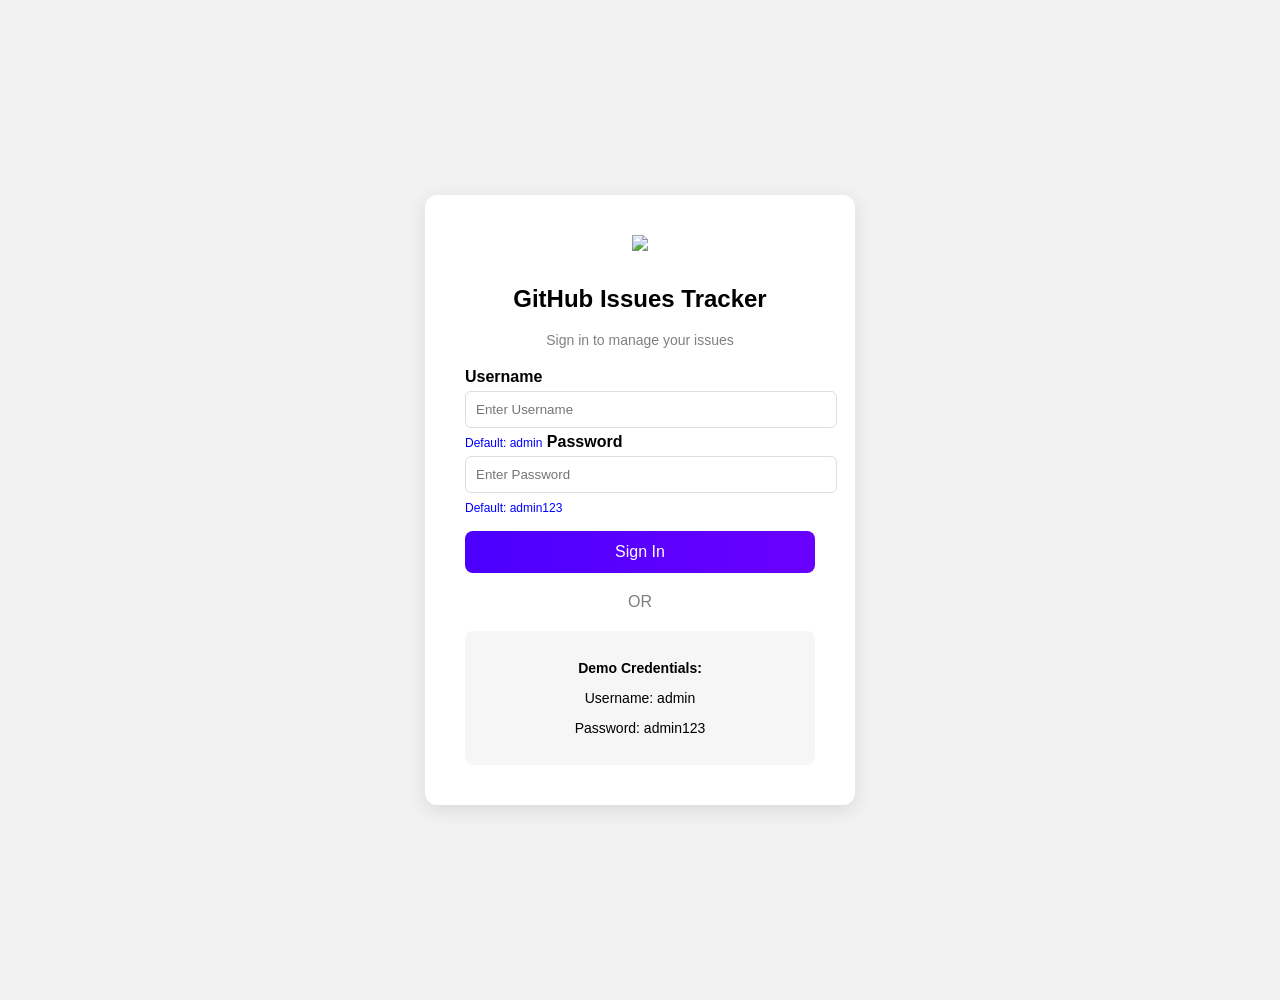
==== index.html @ 943a7cd4 "first commit" ====
<!DOCTYPE html>
<html lang="en">
<head>
<meta charset="UTF-8">
<title>GitHub Issues Tracker</title>
<link rel="stylesheet" href="css/style.css">
</head>

<body>

<div class="login-container">

    <div class="login-card">

        <img src="https://github.githubassets.com/images/modules/logos_page/GitHub-Mark.png" class="logo">

        <h2>GitHub Issues Tracker</h2>
        <p class="subtitle">Sign in to manage your issues</p>

        <form id="loginForm">

            <label>Username</label>
            <input type="text" id="username" placeholder="Enter Username" required>
            <small class="default">Default: admin</small>

            <label>Password</label>
            <input type="password" id="password" placeholder="Enter Password" required>
            <small class="default">Default: admin123</small>

            <button type="submit">Sign In</button>

        </form>

        <div class="divider">OR</div>

        <div class="demo">
            <p><b>Demo Credentials:</b></p>
            <p>Username: admin</p>
            <p>Password: admin123</p>
        </div>

    </div>

</div>

<script src="js/login.js"></script>

</body>
</html>
---- css/style.css ----
body{
    margin:50px;
    font-family: Arial, sans-serif;
    background:#f2f2f2;
}

/* center container */

.login-container{
    height:100vh;
    display:flex;
    justify-content:center;
    align-items:center;
}

/* card */

.login-card{
    background:white;
    padding:40px;
    width:350px;
    border-radius:12px;
    box-shadow:0 5px 20px rgba(0,0,0,0.1);
    text-align:center;
}

.logo{
    width:70px;
    margin-bottom:10px;
}

.subtitle{
    color:gray;
    font-size:14px;
    margin-bottom:20px;
}

/* input */

form{
    text-align:left;
}

label{
    font-weight:bold;
}

input{
    width:100%;
    padding:10px;
    margin-top:5px;
    margin-bottom:5px;
    border-radius:6px;
    border:1px solid #ddd;
}

/* default text */

.default{
    color:blue;
    font-size:12px;
}

/* button */

button{
    width:100%;
    padding:12px;
    margin-top:15px;
    border:none;
    border-radius:8px;
    background:linear-gradient(90deg,#4a00ff,#6a00ff);
    color:white;
    font-size:16px;
    cursor:pointer;
}

/* divider */

.divider{
    margin:20px 0;
    color:gray;
}

/* demo */

.demo{
    background:#f6f6f6;
    padding:15px;
    border-radius:8px;
    font-size:14px;
}
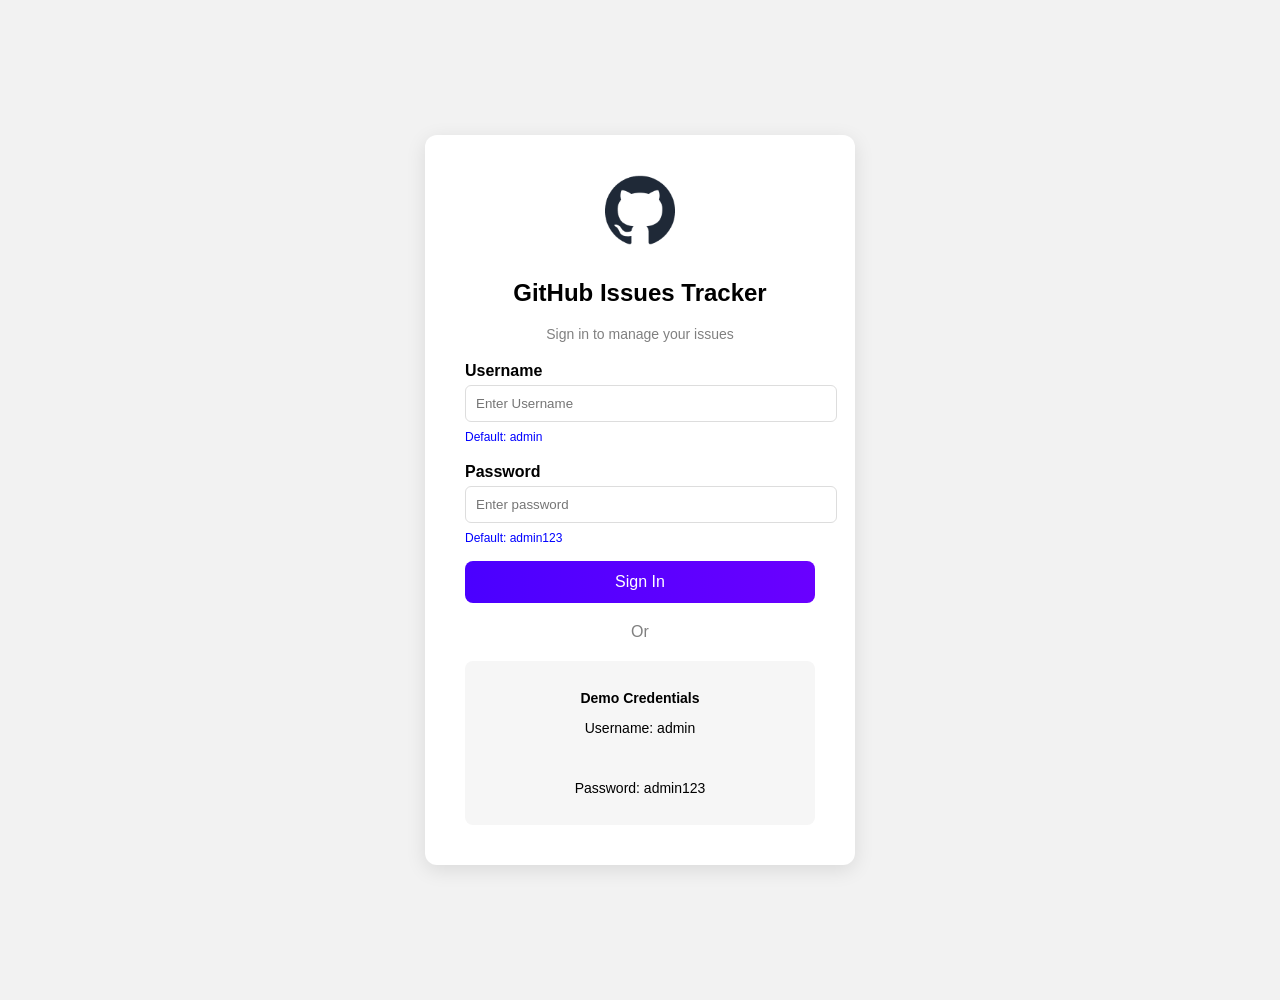
==== commit 8ad6c97e: "main html check" ====
--- a/index.html
+++ b/index.html
@@ -1,49 +1,38 @@
 <!DOCTYPE html>
 <html lang="en">
-<head>
+ <head>
 <meta charset="UTF-8">
 <title>GitHub Issues Tracker</title>
 <link rel="stylesheet" href="css/style.css">
 </head>
-
 <body>
-
 <div class="login-container">
-
     <div class="login-card">
 
-        <img src="https://github.githubassets.com/images/modules/logos_page/GitHub-Mark.png" class="logo">
-
+    <img src="assets/github-logo.png" class="logo">
         <h2>GitHub Issues Tracker</h2>
         <p class="subtitle">Sign in to manage your issues</p>
-
         <form id="loginForm">
-
             <label>Username</label>
             <input type="text" id="username" placeholder="Enter Username" required>
-            <small class="default">Default: admin</small>
-
-            <label>Password</label>
-            <input type="password" id="password" placeholder="Enter Password" required>
-            <small class="default">Default: admin123</small>
-
+            <small class="default"> Default: admin</small> <br> <br>
+            <label> Password</label>
+            <input type="password" id="password" placeholder="Enter password" required>
+            <small class="default"> Default: admin123</small>
             <button type="submit">Sign In</button>
-
-        </form>
-
-        <div class="divider">OR</div>
-
+           </form>
+    
+        <div class="divider">Or</div>
         <div class="demo">
-            <p><b>Demo Credentials:</b></p>
+           
+            <p> <b>Demo Credentials</b></p>
             <p>Username: admin</p>
+            <br>
             <p>Password: admin123</p>
-        </div>
-
     </div>
-
+    </div>
 </div>
 
 <script src="js/login.js"></script>
-
 </body>
-</html>+</html>
--- a/css/style.css
+++ b/css/style.css
@@ -1,64 +1,66 @@
-body{
+
+ body{
     margin:50px;
-    font-family: Arial, sans-serif;
-    background:#f2f2f2;
+      font-family: Arial, sans-serif;
+ background-color: #f2f2f2;
+ }
+/*center container*/
+.login-container{
+        height: 100vh;
+    display: flex;
+    justify-content: center;
+    align-items: center;
 }
 
-/* center container */
-
-.login-container{
-    height:100vh;
-    display:flex;
-    justify-content:center;
-    align-items:center;
-}
 
 /* card */
 
 .login-card{
-    background:white;
-    padding:40px;
-    width:350px;
-    border-radius:12px;
+    background: white;
+    padding: 40px;
+    width: 350px;
+    border-radius: 12px;
     box-shadow:0 5px 20px rgba(0,0,0,0.1);
-    text-align:center;
+    text-align: center;
 }
 
 .logo{
-    width:70px;
-    margin-bottom:10px;
+    width: 70px;
+    margin-bottom: 10px;
 }
 
 .subtitle{
-    color:gray;
-    font-size:14px;
-    margin-bottom:20px;
+    color: gray;
+    font-size: 14px;
+    margin-bottom: 20px;
 }
 
 /* input */
 
+
 form{
-    text-align:left;
+    text-align: left;
 }
 
 label{
-    font-weight:bold;
+    font-weight: bold;
 }
 
+
 input{
-    width:100%;
-    padding:10px;
-    margin-top:5px;
-    margin-bottom:5px;
-    border-radius:6px;
-    border:1px solid #ddd;
+    width: 100%;
+    padding: 10px;
+    margin-top: 5px;
+    margin-bottom: 5px;
+    border-radius: 6px ;
+    border: 1px solid #ddd;
 }
 
 /* default text */
 
 .default{
     color:blue;
-    font-size:12px;
+    font-size: 12px;
 }
 
 /* button */
@@ -75,18 +77,19 @@
     cursor:pointer;
 }
 
+
 /* divider */
-
 .divider{
-    margin:20px 0;
+    margin: 20px 0;
     color:gray;
 }
 
 /* demo */
 
 .demo{
-    background:#f6f6f6;
-    padding:15px;
-    border-radius:8px;
-    font-size:14px;
-}+    background-color: #f6f6f6;
+    padding: 15px;
+    border-radius: 8px;
+    font-size: 14px;
+}
+
